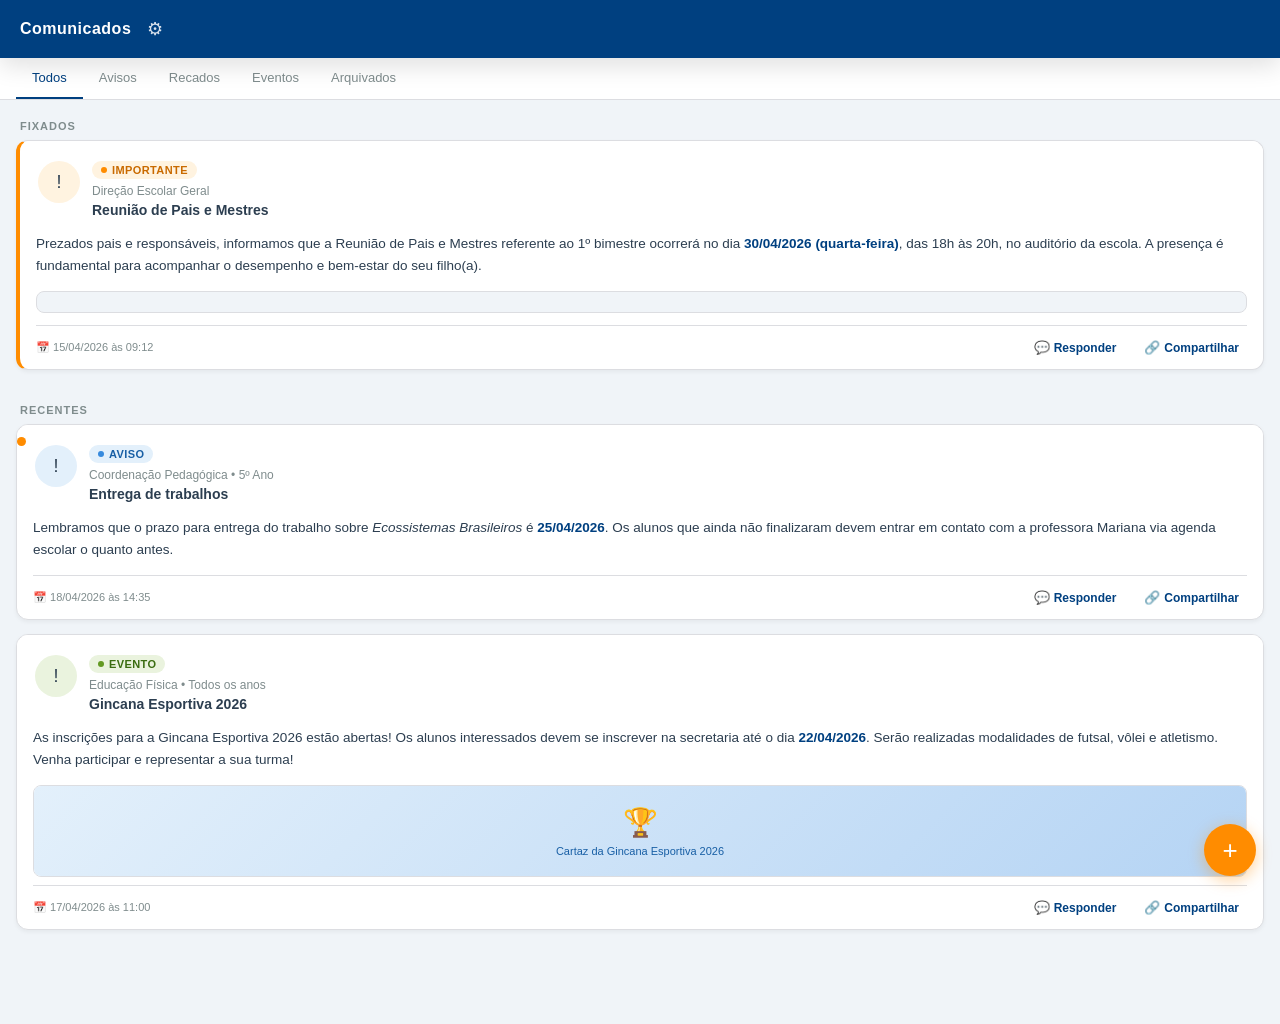
==== pages/comunicados/index.html @ 19798cf6 "COMMIT IMPORTANTE: ERROS CONSERTADOS E CODIGO FORMATADO !!! - NOVAS PARTES DO PROJETO: DASHBOARD E C" ====
<!DOCTYPE html>
<html lang="pt-br">

<head>
    <meta charset="UTF-8">
    <meta name="viewport" content="width=device-width, initial-scale=1.0">
    <title>Comunicados</title>
    <link rel="stylesheet" href="style.css">
    <link rel="icon" href="../../assets/img/Computex.jpg">

</head>

<body>

    <!-- parte de cima -->
    <header class="header">
        <span class="header-title">Comunicados</span>
        <div class="header-icons">
            <button title="Filtrar">⚙</button>
        </div>
    </header>

    <!-- tab representativo de clique que nao esta funcionando-->
    <nav class="tab-bar">
        <div class="tab active">Todos</div>
        <div class="tab">Avisos</div>
        <div class="tab">Recados</div>
        <div class="tab">Eventos</div>
        <div class="tab">Arquivados</div>
    </nav>

    <main>
        <!-- fixados -->
        <p class="section-label">Fixados</p>

        <!-- aviso Reunião de Pais -->
        <article class="card card-pinned">
            <div class="card-header">
                <div class="card-avatar avatar-orange">!</div>
                <div class="card-meta">
                    <span class="badge badge-orange">
                        <span class="badge-dot badge-dot-orange"></span> Importante </span>
                    <p class="card-sender">Direção Escolar Geral</p>
                    <h2 class="card-title">Reunião de Pais e Mestres</h2>
                </div>
            </div>

            <!-- mensagem -->
            <div class="card-body">
                <p class="card-text">
                    Prezados pais e responsáveis, informamos que a Reunião de Pais e Mestres referente ao 1º bimestre
                    ocorrerá no dia <strong>30/04/2026 (quarta-feira)</strong>, das 18h às 20h, no auditório da escola.
                    A presença é fundamental para acompanhar o desempenho e bem-estar do seu filho(a).
                </p>
            </div>

            <div class="attachment">
            </div>
            <div class="card-divider"></div>
            <div class="card-footer">
                <span class="card-date">📅 15/04/2026 às 09:12</span>
                <div class="card-actions">
                    <button class="action-btn"><span class="action-icon">💬</span> Responder</button>
                    <button class="action-btn"><span class="action-icon">🔗</span> Compartilhar</button>
                </div>
            </div>
        </article>

        <!-- recentes -->
        <p class="section-label">Recentes</p>

        <!-- entrega de Trabalhos -->
        <article class="card">
            <div class="unread-dot"></div>
            <div class="card-header">
                <div class="card-avatar avatar-blue">!</div>
                <div class="card-meta">
                    <span class="badge badge-blue">
                        <span class="badge-dot badge-dot-blue"></span>Aviso
                    </span>
                    <p class="card-sender">Coordenação Pedagógica &bull; 5º Ano</p>
                    <h2 class="card-title">Entrega de trabalhos</h2>
                </div>
            </div>
            <div class="card-body">
                <p class="card-text">
                    Lembramos que o prazo para entrega do trabalho sobre <em>Ecossistemas Brasileiros</em> é
                    <strong>25/04/2026</strong>. Os alunos que ainda não finalizaram devem entrar em contato com a
                    professora Mariana via agenda escolar o quanto antes.
                </p>
            </div>
            <div class="card-divider"></div>
            <div class="card-footer">
                <span class="card-date">📅 18/04/2026 às 14:35</span>
                <div class="card-actions">
                    <button class="action-btn"><span class="action-icon">💬</span> Responder</button>
                    <button class="action-btn"><span class="action-icon">🔗</span> Compartilhar</button>
                </div>
            </div>
        </article>

        <!-- gincana Esportiva -->
        <article class="card">
            <div class="card-header">
                <div class="card-avatar avatar-green">!</div>
                <div class="card-meta">
                    <span class="badge badge-green">
                        <span class="badge-dot badge-dot-green"></span>Evento
                    </span>
                    <p class="card-sender">Educação Física &bull; Todos os anos</p>
                    <h2 class="card-title">Gincana Esportiva 2026</h2>
                </div>
            </div>
            <div class="card-body">
                <p class="card-text">
                    As inscrições para a Gincana Esportiva 2026 estão abertas! Os alunos interessados devem se inscrever
                    na secretaria até o dia <strong>22/04/2026</strong>. Serão realizadas modalidades de futsal, vôlei e
                    atletismo. Venha participar e representar a sua turma!
                </p>
            </div>
            <div class="img-block">
                <div class="img-placeholder">
                    <span>🏆</span>
                    <p>Cartaz da Gincana Esportiva 2026</p>
                </div>
            </div>

            <div class="card-divider"></div>
            <div class="card-footer">
                <span class="card-date">📅 17/04/2026 às 11:00</span>
                <div class="card-actions">
                    <button class="action-btn"><span class="action-icon">💬</span> Responder</button>
                    <button class="action-btn"><span class="action-icon">🔗</span> Compartilhar</button>
                </div>
            </div>
        </article>

        <div class="bottom-space"></div>
    </main>

    <!-- novo comunicado -->
    <button class="fab" title="Novo comunicado">+</button>


</body>

</html>
---- pages/comunicados/style.css ----
:root {
      --primary-blue: #004080;
      --primary-blue-hover: #003366;
      --accent-orange: #FF8C00;
      --accent-orange-hover: #E67E00;
      --bg-light: #F0F4F8;
      --text-main: #2C3E50;
      --text-muted: #7F8C8D;
      --border-color: #DCDDE1;
      --shadow-sm: 0 2px 4px rgba(0,0,0,0.05);
      --shadow-md: 0 8px 24px rgba(0,0,0,0.12);
      --white: #fff;
    }
 
    * {
      box-sizing: border-box;
      margin: 0;
      padding: 0;
    }
 
    body {
      font-family: 'Segoe UI', Tahoma, arial, Verdana, sans-serif;
      background: var(--bg-light);
      color: var(--text-main);
      min-height: 100vh;
    }
 
    .header {
      background: var(--primary-blue);
      padding: 0.875rem 1.25rem;
      display: flex;
      align-items: center;
      gap: 12px;
      position: sticky;
      box-shadow: var(--shadow-md);
    }

    .header-title {
      color: var(--white);
      font-size: 16px;
      font-weight: 600;
      letter-spacing: 0.5px;
    }
 
    .header-icons {
      display: flex;
      gap: 16px;
    }
 
    .header-icons button {
      background: none;
      border: none;
      color: var(--white);
      font-size: 18px;
      cursor: pointer;
      opacity: 0.85;
      padding: 4px;
      border-radius: 6px;
      transition: opacity 0.15s, background 0.15s;
    }
 
    .header-icons button:hover {
      opacity: 1;
      background: var(--white);
    }
 
    .tab-bar {
      background: var(--white);
      border-bottom: 1px solid var(--border-color);
      display: flex;
      overflow-x: auto;
      padding: 0 1rem;
      -webkit-overflow-scrolling: touch;
      scrollbar-width: none;
    }
 
    .tab-bar::-webkit-scrollbar {
      display: none;
    }
 
    .tab {
      padding: 0.75rem 1rem;
      font-size: 13px;
      font-weight: 500;
      color: var(--text-muted);
      border-bottom: 2.5px solid transparent;
      white-space: nowrap;
      cursor: pointer;
      transition: all 0.15s;
      user-select: none;
    }
 
    .tab:hover {
      color: var(--primary-blue);
    }
 
    .tab.active {
      color: var(--primary-blue);
      border-bottom-color: var(--primary-blue);
    }
 
    .section-label {
      padding: 1.25rem 1.25rem 0.5rem;
      font-size: 11px;
      color: var(--text-muted);
      text-transform: uppercase;
      letter-spacing: 1px;
      font-weight: 600;
    }
 
    .card {
      background: var(--white);
      border: 1px solid var(--border-color);
      border-radius: 12px;
      margin: 0 1rem 0.875rem;
      overflow: hidden;
      box-shadow: var(--shadow-sm);
      transition: box-shadow 0.2s, transform 0.2s;
      position: relative;
    }
 
    .card:hover {
      box-shadow: var(--shadow-md);
    }
 
    .card-pinned {
      border-left: 4px solid var(--accent-orange);
    }
 
    .unread-dot {
      width: 9px;
      height: 9px;
      background: var(--accent-orange);
      border-radius: 50%;
      position: absolute;
      top: 12px;
    }

    .card-header {
      padding: 1rem 1rem 0;
      display: flex;
      align-items: flex-start;
      gap: 12px;
      right: 12px;
      border: 2px solid var(--white);
    }
 
    .card-avatar {
      width: 42px;
      height: 42px;
      border-radius: 50%;
      display: flex;
      align-items: center;
      justify-content: center;
      font-size: 18px;
      flex-shrink: 0;
      margin-top: 2px;
    }
 
    .avatar-orange { background: #FFF3E0; }
    .avatar-blue   { background: #E3F0FB; }
    .avatar-green  { background: #EAF3DE; }
 
    .card-meta {
      flex: 1;
      min-width: 0;
    }
 
    .badge {
      display: inline-flex;
      align-items: center;
      gap: 5px;
      font-size: 11px;
      font-weight: 600;
      padding: 3px 9px;
      border-radius: 20px;
      margin-bottom: 5px;
      text-transform: uppercase;
      letter-spacing: 0.4px;
    }
 
    .badge-orange { background: #FFF3E0; color: #C96A00; }
    .badge-blue   { background: #E3F0FB; color: #185FA5; }
    .badge-green  { background: #EAF3DE; color: #3B6D11; }
 
    .badge-dot {
      width: 6px;
      height: 6px;
      border-radius: 50%;
      flex-shrink: 0;
    }
 
    .badge-dot-orange { background: #FF8C00; }
    .badge-dot-blue   { background: #378ADD; }
    .badge-dot-green  { background: #639922; }
 
    .card-sender {
      font-size: 12px;
      color: var(--text-muted);
      margin-bottom: 3px;
    }
 
    .card-title {
      font-size: 14px;
      font-weight: 600;
      color: var(--text-main);
      line-height: 1.4;
    }
 
    .pin-icon {
      font-size: 16px;
      flex-shrink: 0;
      margin-top: 4px;
    }
 
    .card-body {
      padding: 0.625rem 1rem 0.875rem;
    }
 
    .card-text {
      font-size: 13.5px;
      color: var(--text-main);
      line-height: 1.65;
    }
 
    .card-text strong {
      color: var(--primary-blue);
      font-weight: 600;
    }
 
    .img-block {
      margin: 0 1rem 0.5rem;
      border-radius: 8px;
      overflow: hidden;
      border: 1px solid var(--border-color);
    }
 
    .img-placeholder {
      background: linear-gradient(135deg, #E3F0FB 0%, #B5D4F4 100%);
      height: 90px;
      display: flex;
      align-items: center;
      justify-content: center;
      flex-direction: column;
      gap: 6px;
    }
 
    .img-placeholder span {
      font-size: 28px;
    }
 
    .img-placeholder p {
      font-size: 11px;
      color: #185FA5;
      font-weight: 500;
    }
 
    .attachment {
      margin: 0 1rem 0.75rem;
      background: var(--bg-light);
      border-radius: 8px;
      border: 1px solid var(--border-color);
      padding: 0.625rem 0.875rem;
      display: flex;
      align-items: center;
      gap: 10px;
    }
 
    .attach-icon {
      font-size: 22px;
      flex-shrink: 0;
    }
 
    .attach-info {
      flex: 1;
      min-width: 0;
    }
 
    .attach-name {
      font-size: 12px;
      color: var(--text-main);
      font-weight: 600;
      white-space: nowrap;
      overflow: hidden;
      text-overflow: ellipsis;
    }
 
    .attach-size {
      font-size: 11px;
      color: var(--text-muted);
    }
 
    .attach-dl {
      font-size: 12px;
      color: var(--primary-blue);
      font-weight: 600;
      cursor: pointer;
      padding: 4px 10px;
      border-radius: 6px;
      border: 1px solid var(--primary-blue);
      transition: background 0.15s, color 0.15s;
      white-space: nowrap;
      flex-shrink: 0;
    }
 
    .attach-dl:hover {
      background: var(--primary-blue);
      color: var(--white);
    }
 
    /* ── CARD FOOTER ── */
    .card-divider {
      height: 1px;
      background: var(--border-color);
      margin: 0 1rem;
    }
 
    .card-footer {
      padding: 0.625rem 1rem;
      display: flex;
      align-items: center;
      justify-content: space-between;
    }
 
    .card-date {
      font-size: 11px;
      color: var(--text-muted);
    }
 
    .card-actions {
      display: flex;
      gap: 12px;
    }
 
    .action-btn {
      font-size: 12px;
      color: var(--primary-blue);
      font-weight: 600;
      cursor: pointer;
      padding: 4px 8px;
      border-radius: 6px;
      border: none;
      background: none;
      display: flex;
      align-items: center;
      gap: 4px;
      transition: background 0.15s;
    }
 
    .action-btn:hover {
      background: #E3F0FB;
    }
 
    .action-icon {
      font-size: 13px;
    }
 
    .fab {
      position: fixed;
      bottom: 1.5rem;
      right: 1.5rem;
      width: 52px;
      height: 52px;
      background: var(--accent-orange);
      border-radius: 50%;
      display: flex;
      align-items: center;
      justify-content: center;
      font-size: 26px;
      color: var(--white);
      cursor: pointer;
      box-shadow: 0 4px 16px rgba(255,140,0,0.4);
      border: none;
      transition: background 0.15s, transform 0.15s;
      z-index: 200;
      line-height: 1;
    }
 
    .fab:hover {
      background: var(--accent-orange-hover);
      transform: scale(1.08);
    }
 
    .bottom-space {
      height: 5rem;
    }
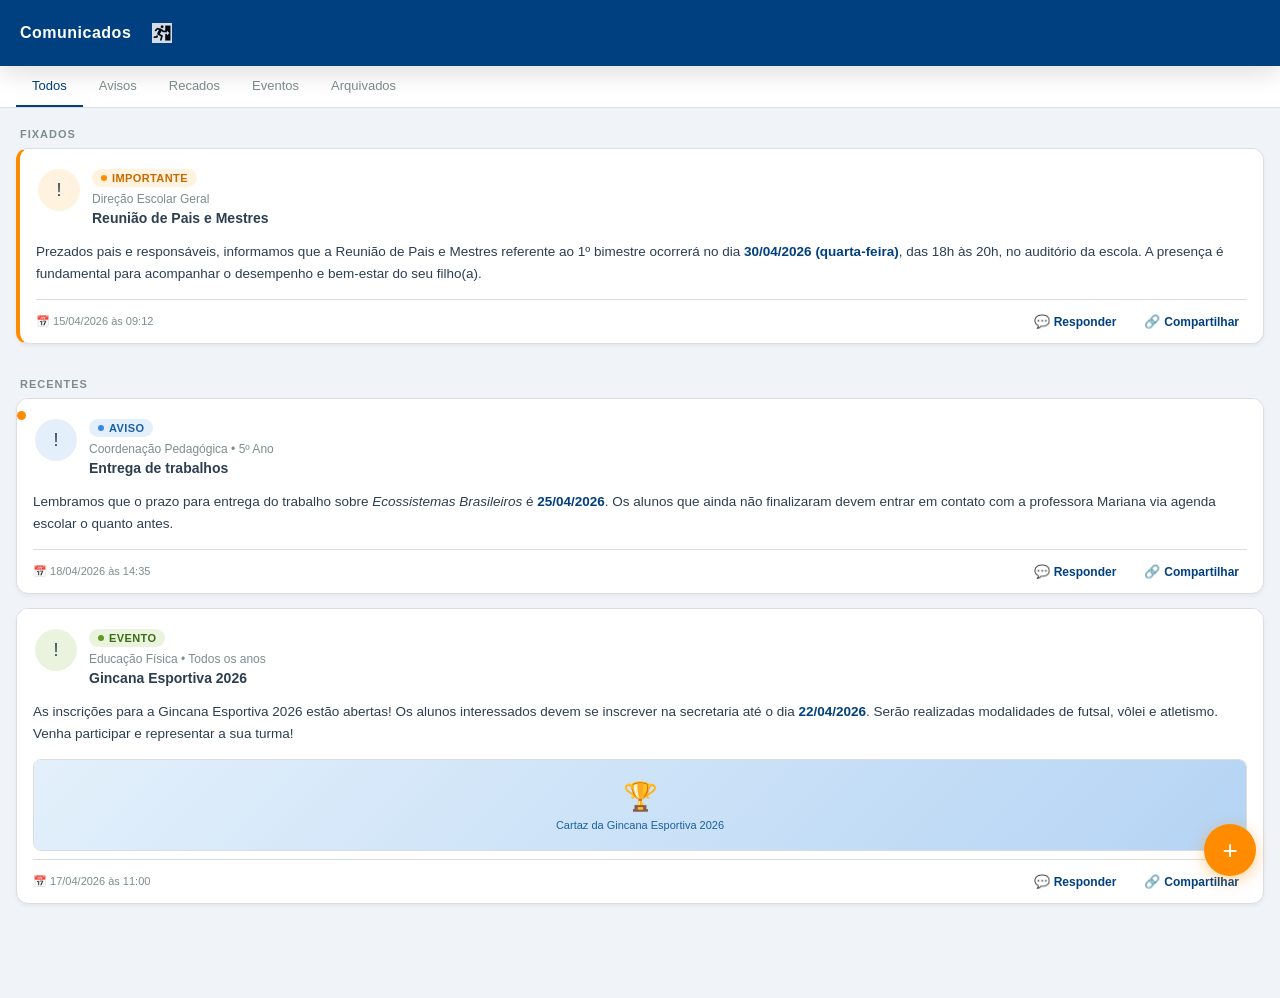
==== commit b320af7a: "Alterações solicitadas pelo Rodrigo feitas: 0 = Raiz do projeto(principal), 1 = Matricula (numerico)" ====
--- a/pages/comunicados/index.html
+++ b/pages/comunicados/index.html
@@ -16,7 +16,9 @@
     <header class="header">
         <span class="header-title">Comunicados</span>
         <div class="header-icons">
-            <button title="Filtrar">⚙</button>
+            <button class="logout-btn" title="Sair" onclick="window.location.href='../dashboard/index.html';">
+                <img src="../../assets/img/icons/sair.jpg" alt="Sair" />
+            </button>
         </div>
     </header>
 
--- a/pages/comunicados/style.css
+++ b/pages/comunicados/style.css
@@ -63,6 +63,21 @@
       opacity: 1;
       background: var(--white);
     }
+.logout-btn {
+      background: transparent;
+      border: 2px solid var(--white);
+      border-radius: 8px;
+      width: 38px;
+      height: 38px;
+      display: flex;
+      align-items: center;
+      justify-content: center;
+      cursor: pointer;
+      transition: background 0.2s;
+    }
+ 
+    .logout-btn:hover { background: var(--white); }
+    .logout-btn img { width: 20px; height: 20px; }
  
     .tab-bar {
       background: var(--white);
@@ -255,17 +270,6 @@
       font-weight: 500;
     }
  
-    .attachment {
-      margin: 0 1rem 0.75rem;
-      background: var(--bg-light);
-      border-radius: 8px;
-      border: 1px solid var(--border-color);
-      padding: 0.625rem 0.875rem;
-      display: flex;
-      align-items: center;
-      gap: 10px;
-    }
- 
     .attach-icon {
       font-size: 22px;
       flex-shrink: 0;
